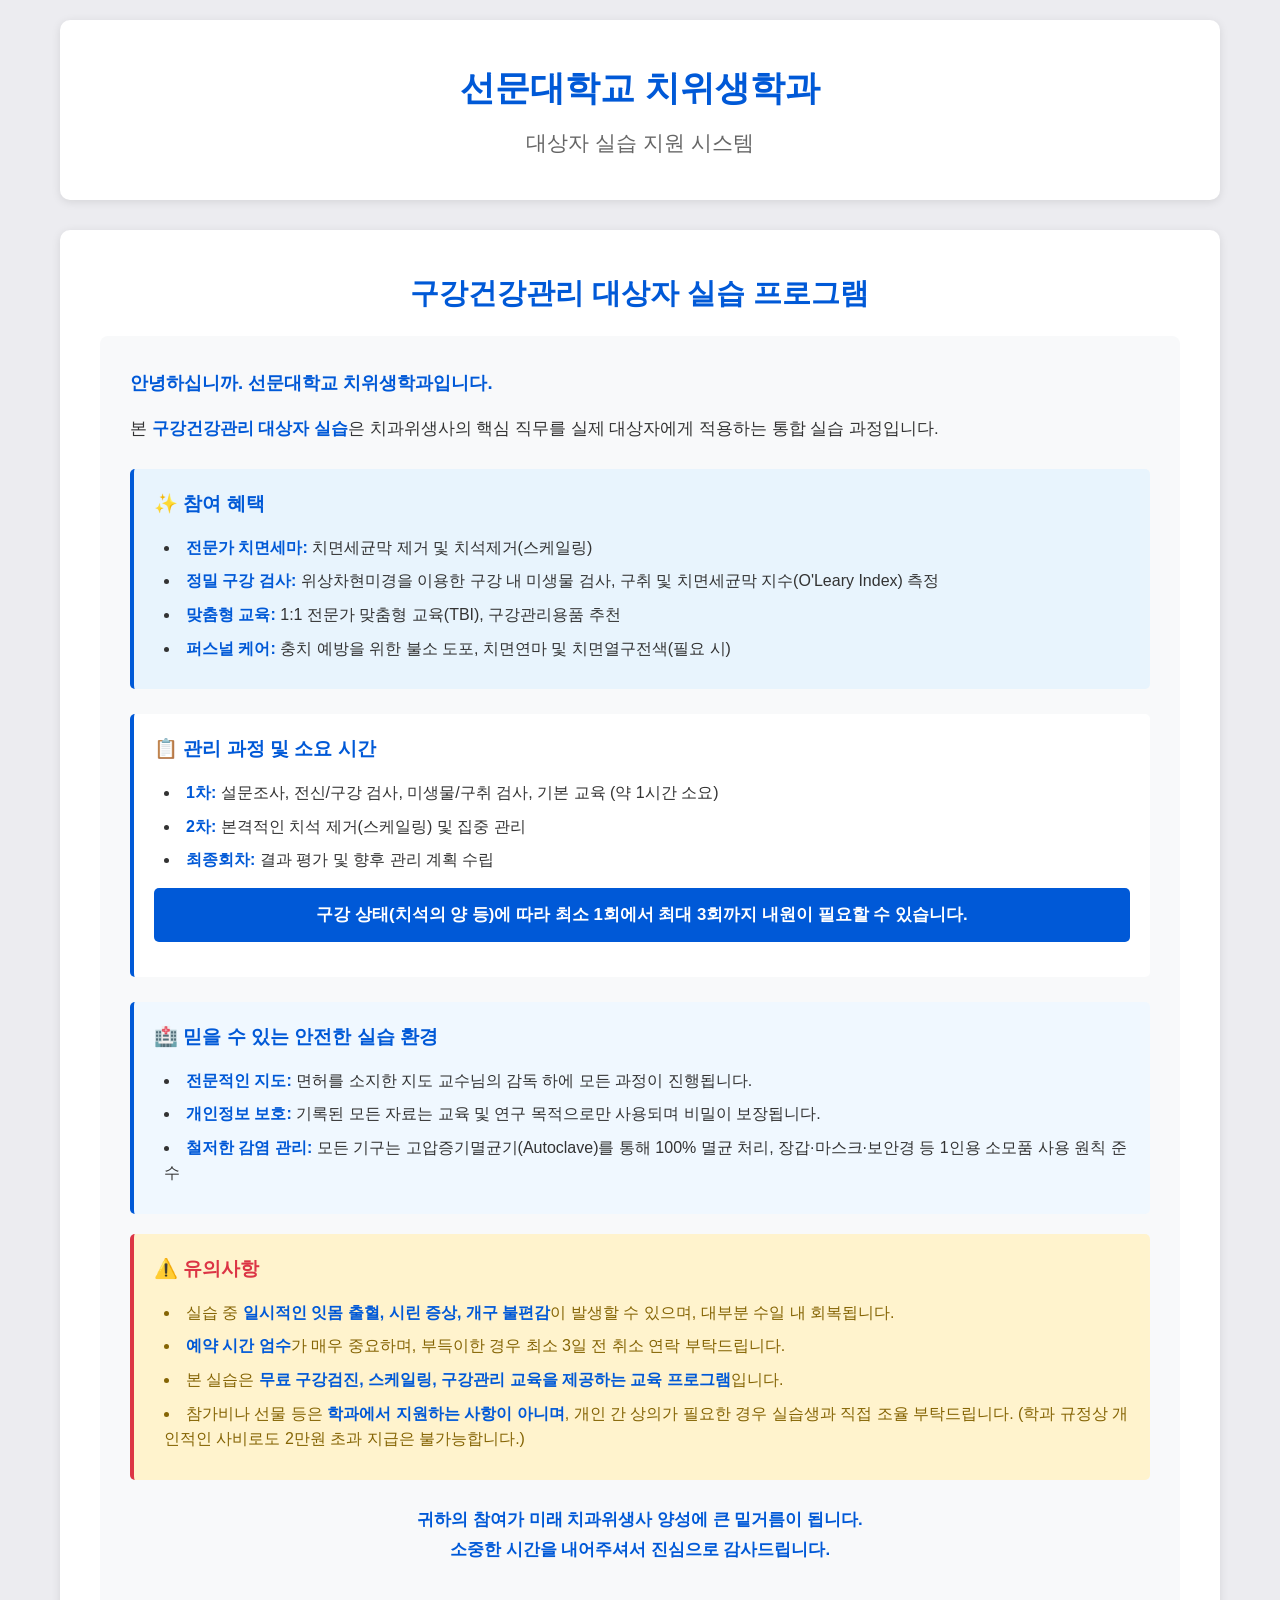
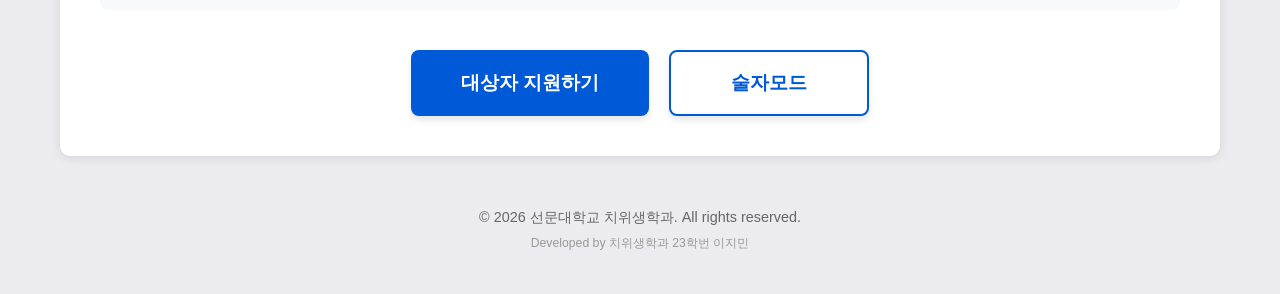
==== index.html @ 80a68c0b "Add files via upload" ====
<!DOCTYPE html>
<html lang="ko">
<head>
    <meta charset="UTF-8">
    <meta name="viewport" content="width=device-width, initial-scale=1.0">
    <title>선문대학교 치위생학과 - 대상자 실습 지원</title>
    <link rel="stylesheet" href="css/style.css">
</head>
<body>
    <div class="container">
        <header class="main-header">
            <h1>선문대학교 치위생학과</h1>
            <h2>대상자 실습 지원 시스템</h2>
        </header>

        <main class="main-content">
            <section class="intro-section">
                <h3>구강건강관리 대상자 실습 프로그램</h3>
                <div class="info-box">
                    <p><strong style="font-size: 1.1em;">안녕하십니까. 선문대학교 치위생학과입니다.</strong></p>
                    <p>본 <strong style="color: var(--primary-color);">구강건강관리 대상자 실습</strong>은 치과위생사의 핵심 직무를 실제 대상자에게 적용하는 통합 실습 과정입니다.</p>
                    
                    <div class="notice-box" style="margin: 25px 0; background-color: #E8F4FD;">
                        <h4 style="font-size: 1.2em;">✨ 참여 혜택</h4>
                        <ul style="line-height: 1.9;">
                            <li><strong>전문가 치면세마:</strong> 치면세균막 제거 및 치석제거(스케일링)</li>
                            <li><strong>정밀 구강 검사:</strong> 위상차현미경을 이용한 구강 내 미생물 검사, 구취 및 치면세균막 지수(O'Leary Index) 측정</li>
                            <li><strong>맞춤형 교육:</strong> 1:1 전문가 맞춤형 교육(TBI), 구강관리용품 추천</li>
                            <li><strong>퍼스널 케어:</strong> 충치 예방을 위한 불소 도포, 치면연마 및 치면열구전색(필요 시)</li>
                        </ul>
                    </div>
                    
                    <div class="notice-box" style="margin: 25px 0;">
                        <h4 style="font-size: 1.2em;">📋 관리 과정 및 소요 시간</h4>
                        <ul style="line-height: 1.9;">
                            <li><strong>1차:</strong> 설문조사, 전신/구강 검사, 미생물/구취 검사, 기본 교육 (약 1시간 소요)</li>
                            <li><strong>2차:</strong> 본격적인 치석 제거(스케일링) 및 집중 관리</li>
                            <li><strong>최종회차:</strong> 결과 평가 및 향후 관리 계획 수립</li>
                        </ul>
                        <p style="margin-top: 15px; padding: 12px; background-color: var(--primary-color); color: white; border-radius: 5px; text-align: center; font-weight: 600;">
                            구강 상태(치석의 양 등)에 따라 최소 1회에서 최대 3회까지 내원이 필요할 수 있습니다.
                        </p>
                    </div>
                    
                    <div class="notice-box" style="background-color: #F0F8FF;">
                        <h4 style="font-size: 1.2em;">🏥 믿을 수 있는 안전한 실습 환경</h4>
                        <ul style="line-height: 1.9;">
                            <li><strong>전문적인 지도:</strong> 면허를 소지한 지도 교수님의 감독 하에 모든 과정이 진행됩니다.</li>
                            <li><strong>개인정보 보호:</strong> 기록된 모든 자료는 교육 및 연구 목적으로만 사용되며 비밀이 보장됩니다.</li>
                            <li><strong>철저한 감염 관리:</strong> 모든 기구는 고압증기멸균기(Autoclave)를 통해 100% 멸균 처리, 장갑·마스크·보안경 등 1인용 소모품 사용 원칙 준수</li>
                        </ul>
                    </div>
                    
                    <div class="warning-box">
                        <h4>⚠️ 유의사항</h4>
                        <ul>
                            <li>실습 중 <strong>일시적인 잇몸 출혈, 시린 증상, 개구 불편감</strong>이 발생할 수 있으며, 대부분 수일 내 회복됩니다.</li>
                            <li><strong>예약 시간 엄수</strong>가 매우 중요하며, 부득이한 경우 최소 3일 전 취소 연락 부탁드립니다.</li>
                            <li>본 실습은 <strong>무료 구강검진, 스케일링, 구강관리 교육을 제공하는 교육 프로그램</strong>입니다.</li>
                            <li>참가비나 선물 등은 <strong>학과에서 지원하는 사항이 아니며</strong>, 개인 간 상의가 필요한 경우 실습생과 직접 조율 부탁드립니다. (학과 규정상 개인적인 사비로도 2만원 초과 지급은 불가능합니다.)</li>
                        </ul>
                    </div>

                    <p style="text-align: center; margin-top: 25px; font-size: 1.05em; font-weight: 600; color: var(--primary-color);">
                        귀하의 참여가 미래 치과위생사 양성에 큰 밑거름이 됩니다.<br>
                        소중한 시간을 내어주셔서 진심으로 감사드립니다.
                    </p>
                </div>
            </section>

            <div class="button-group">
                <button class="btn btn-primary" onclick="navigateToConsent()">
                    대상자 지원하기
                </button>
                <button class="btn btn-secondary" onclick="navigateToOperatorMode()">
                    술자모드
                </button>
            </div>
        </main>

        <footer class="main-footer">
            <p>&copy; 2026 선문대학교 치위생학과. All rights reserved.</p>
            <p style="font-size: 0.85em; color: #999; margin-top: 5px;">Developed by 치위생학과 23학번 이지민</p>
        </footer>
    </div>

    <script src="js/main.js"></script>
</body>
</html>
---- css/style.css ----
/* 전역 스타일 */
* {
    margin: 0;
    padding: 0;
    box-sizing: border-box;
}

:root {
    --primary-color: #0059D7;
    --background-color: #ECECF0;
    --white: #FFFFFF;
    --text-dark: #333333;
    --text-light: #666666;
    --danger: #DC3545;
    --success: #28A745;
    --disabled: #CCCCCC;
    --shadow: rgba(0, 0, 0, 0.1);
}

body {
    font-family: 'Noto Sans KR', -apple-system, BlinkMacSystemFont, 'Segoe UI', sans-serif;
    background-color: var(--background-color);
    color: var(--text-dark);
    line-height: 1.6;
    min-height: 100vh;
}

.container {
    max-width: 1200px;
    margin: 0 auto;
    padding: 20px;
    min-height: 100vh;
    display: flex;
    flex-direction: column;
}

/* 타임 컨테이너 */
#timesContainer {
    width: 100%;
    overflow-y: auto;
}

/* 헤더 */
.main-header {
    text-align: center;
    padding: 40px 20px;
    background-color: var(--white);
    border-radius: 10px;
    margin-bottom: 30px;
    box-shadow: 0 2px 10px var(--shadow);
}

.main-header h1 {
    color: var(--primary-color);
    font-size: 2.2em;
    margin-bottom: 10px;
    font-weight: 700;
}

.main-header h2 {
    color: var(--text-light);
    font-size: 1.3em;
    font-weight: 400;
}

/* 뒤로가기 버튼 */
.back-button {
    position: fixed;
    top: 20px;
    left: 20px;
    background-color: var(--white);
    border: 2px solid var(--primary-color);
    color: var(--primary-color);
    padding: 10px 20px;
    border-radius: 5px;
    cursor: pointer;
    font-size: 1em;
    font-weight: 600;
    display: flex;
    align-items: center;
    gap: 8px;
    transition: all 0.3s ease;
    z-index: 1000;
    box-shadow: 0 2px 5px var(--shadow);
}

.back-button:hover {
    background-color: var(--primary-color);
    color: var(--white);
}

.back-button::before {
    content: '←';
    font-size: 1.2em;
}

/* 메인 콘텐츠 */
.main-content {
    flex: 1;
    background-color: var(--white);
    border-radius: 10px;
    padding: 40px;
    box-shadow: 0 2px 10px var(--shadow);
}

/* 소개 섹션 */
.intro-section h3 {
    color: var(--primary-color);
    font-size: 1.8em;
    margin-bottom: 20px;
    text-align: center;
    font-weight: 600;
}

.info-box {
    background-color: #F8F9FA;
    padding: 30px;
    border-radius: 8px;
    margin-bottom: 30px;
}

.info-box p {
    margin-bottom: 15px;
    line-height: 1.8;
    font-size: 1.05em;
}

.info-box strong {
    color: var(--primary-color);
    font-weight: 600;
}

/* 공지 박스 */
.notice-box {
    background-color: var(--white);
    border-left: 4px solid var(--primary-color);
    padding: 20px;
    margin: 20px 0;
    border-radius: 5px;
}

.notice-box h4 {
    color: var(--primary-color);
    margin-bottom: 15px;
    font-size: 1.2em;
}

.notice-box ul {
    list-style-position: inside;
    margin-left: 10px;
}

.notice-box li {
    margin-bottom: 8px;
    line-height: 1.6;
}

/* 경고 박스 */
.warning-box {
    background-color: #FFF3CD;
    border-left: 4px solid var(--danger);
    padding: 20px;
    margin: 20px 0;
    border-radius: 5px;
}

.warning-box h4 {
    color: var(--danger);
    margin-bottom: 15px;
    font-size: 1.2em;
}

.warning-box ul {
    list-style-position: inside;
    margin-left: 10px;
}

.warning-box li {
    margin-bottom: 8px;
    line-height: 1.6;
    color: #856404;
}

/* 버튼 그룹 */
.button-group {
    display: flex;
    gap: 20px;
    justify-content: center;
    margin-top: 40px;
    flex-wrap: wrap;
}

/* 버튼 스타일 */
.btn {
    padding: 18px 50px;
    font-size: 1.2em;
    font-weight: 600;
    border: none;
    border-radius: 8px;
    cursor: pointer;
    transition: all 0.3s ease;
    text-align: center;
    min-width: 200px;
    box-shadow: 0 4px 6px var(--shadow);
}

.btn:hover {
    transform: translateY(-2px);
    box-shadow: 0 6px 12px var(--shadow);
}

.btn:active {
    transform: translateY(0);
}

.btn-primary {
    background-color: var(--primary-color);
    color: var(--white);
}

.btn-primary:hover {
    background-color: #0047B0;
}

.btn-secondary {
    background-color: var(--white);
    color: var(--primary-color);
    border: 2px solid var(--primary-color);
}

.btn-secondary:hover {
    background-color: var(--primary-color);
    color: var(--white);
}

.btn-danger {
    background-color: var(--danger);
    color: var(--white);
}

.btn-danger:hover {
    background-color: #c82333;
}

.btn:disabled {
    background-color: var(--disabled);
    color: #888;
    cursor: not-allowed;
    opacity: 0.6;
}

.btn:disabled:hover {
    transform: none;
    box-shadow: 0 4px 6px var(--shadow);
}

/* 폼 스타일 */
.form-group {
    margin-bottom: 25px;
}

.form-group label {
    display: block;
    margin-bottom: 8px;
    font-weight: 600;
    color: var(--text-dark);
    font-size: 1.05em;
}

.form-group input[type="text"],
.form-group input[type="tel"],
.form-group input[type="password"],
.form-group input[type="number"],
.form-group select {
    width: 100%;
    padding: 12px 15px;
    border: 2px solid #DDD;
    border-radius: 5px;
    font-size: 1em;
    transition: border-color 0.3s ease;
}

.form-group input:focus,
.form-group select:focus {
    outline: none;
    border-color: var(--primary-color);
}

/* 체크박스 스타일 */
.checkbox-group {
    margin: 20px 0;
}

.checkbox-item {
    display: flex;
    align-items: flex-start;
    margin-bottom: 15px;
    padding: 15px;
    background-color: #F8F9FA;
    border-radius: 5px;
}

.checkbox-item input[type="checkbox"] {
    margin-right: 12px;
    margin-top: 4px;
    width: 20px;
    height: 20px;
    cursor: pointer;
}

.checkbox-item label {
    flex: 1;
    cursor: pointer;
    line-height: 1.6;
    font-size: 1.05em;
}

/* 동의서 내용 */
.consent-content {
    background-color: var(--white);
    border: 2px solid #DDD;
    padding: 30px;
    border-radius: 8px;
    margin: 20px 0;
    max-height: 400px;
    overflow-y: auto;
    line-height: 1.8;
}

.consent-content h4 {
    color: var(--primary-color);
    margin-bottom: 15px;
    text-align: center;
    font-size: 1.3em;
}

.consent-content p {
    margin-bottom: 15px;
    text-align: justify;
}

.consent-content .signature {
    text-align: right;
    margin-top: 30px;
    font-weight: 600;
}

/* 타임 카드 */
.time-card {
    background-color: var(--white);
    border: 2px solid var(--primary-color);
    border-radius: 8px;
    padding: 25px;
    margin-bottom: 30px;
    box-shadow: 0 2px 8px var(--shadow);
    scroll-margin-top: 20px; /* 스크롤 시 여백 */
}

.time-card h3 {
    color: var(--primary-color);
    margin-bottom: 15px;
    font-size: 1.5em;
}

.time-info {
    background-color: #F8F9FA;
    padding: 15px;
    border-radius: 5px;
    margin-bottom: 20px;
}

.time-info p {
    margin: 5px 0;
    font-size: 1.05em;
}

/* 술자 리스트 */
.operator-list {
    display: grid;
    grid-template-columns: repeat(auto-fill, minmax(150px, 1fr));
    gap: 15px;
    margin-top: 20px;
    max-height: none; /* 모든 술자 표시 */
}

.operator-item {
    background-color: var(--white);
    border: 2px solid #DDD;
    padding: 20px;
    border-radius: 8px;
    text-align: center;
    cursor: pointer;
    transition: all 0.3s ease;
}

.operator-item:hover {
    border-color: var(--primary-color);
    transform: translateY(-3px);
    box-shadow: 0 4px 8px var(--shadow);
}

.operator-item h4 {
    color: var(--text-dark);
    font-size: 1.2em;
    margin-bottom: 5px;
}

.operator-item.selected {
    background-color: var(--primary-color);
    color: var(--white);
    border-color: var(--primary-color);
}

.operator-item.selected h4 {
    color: var(--white);
}

/* 날짜 버튼 그리드 */
.date-grid {
    display: grid;
    grid-template-columns: repeat(auto-fill, minmax(120px, 1fr));
    gap: 15px;
    margin: 20px 0;
}

.date-button {
    padding: 20px 15px;
    background-color: var(--white);
    border: 2px solid var(--primary-color);
    color: var(--primary-color);
    border-radius: 8px;
    cursor: pointer;
    font-size: 1.1em;
    font-weight: 600;
    transition: all 0.3s ease;
    text-align: center;
}

.date-button:hover:not(:disabled) {
    background-color: var(--primary-color);
    color: var(--white);
    transform: translateY(-2px);
}

.date-button:disabled {
    background-color: #E0E0E0;
    color: #999;
    border-color: #CCC;
    cursor: not-allowed;
    opacity: 0.5;
}

.date-button.reserved {
    background-color: #F0F0F0;
    color: #999;
    border-color: #DDD;
}

.date-button.selected {
    background-color: var(--primary-color);
    color: var(--white);
}

/* 모달 */
.modal {
    display: none;
    position: fixed;
    z-index: 2000;
    left: 0;
    top: 0;
    width: 100%;
    height: 100%;
    background-color: rgba(0, 0, 0, 0.5);
    justify-content: center;
    align-items: center;
}

.modal.active {
    display: flex;
}

.modal-content {
    background-color: var(--white);
    padding: 40px;
    border-radius: 10px;
    max-width: 500px;
    width: 90%;
    max-height: 80vh;
    overflow-y: auto;
    box-shadow: 0 10px 30px rgba(0, 0, 0, 0.3);
    animation: modalSlideIn 0.3s ease;
}

@keyframes modalSlideIn {
    from {
        transform: translateY(-50px);
        opacity: 0;
    }
    to {
        transform: translateY(0);
        opacity: 1;
    }
}

.modal-content h3 {
    color: var(--primary-color);
    margin-bottom: 20px;
    text-align: center;
    font-size: 1.5em;
}

.modal-buttons {
    display: flex;
    gap: 15px;
    margin-top: 30px;
    justify-content: center;
}

/* 테이블 스타일 */
.data-table {
    width: 100%;
    border-collapse: collapse;
    margin: 20px 0;
    background-color: var(--white);
}

.data-table th,
.data-table td {
    padding: 15px;
    text-align: left;
    border-bottom: 1px solid #DDD;
}

.data-table th {
    background-color: var(--primary-color);
    color: var(--white);
    font-weight: 600;
}

.data-table tr:hover {
    background-color: #F8F9FA;
}

.data-table button {
    padding: 8px 15px;
    margin-right: 5px;
    border: none;
    border-radius: 5px;
    cursor: pointer;
    font-size: 0.9em;
}

/* 성공 메시지 */
.success-message {
    background-color: #D4EDDA;
    border: 2px solid var(--success);
    color: #155724;
    padding: 30px;
    border-radius: 8px;
    margin: 20px 0;
    text-align: center;
}

.success-message h3 {
    color: var(--success);
    margin-bottom: 20px;
    font-size: 1.8em;
}

.success-message .attention {
    color: var(--danger);
    font-weight: 600;
}

/* 로딩 스피너 */
.loading {
    display: inline-block;
    width: 40px;
    height: 40px;
    border: 4px solid #f3f3f3;
    border-top: 4px solid var(--primary-color);
    border-radius: 50%;
    animation: spin 1s linear infinite;
    margin: 20px auto;
}

@keyframes spin {
    0% { transform: rotate(0deg); }
    100% { transform: rotate(360deg); }
}

/* 푸터 */
.main-footer {
    text-align: center;
    padding: 20px;
    margin-top: 30px;
    color: var(--text-light);
    font-size: 0.9em;
}

/* 반응형 디자인 */
@media (max-width: 768px) {
    .container {
        padding: 10px;
    }

    .main-header h1 {
        font-size: 1.5em;
    }

    .main-header h2 {
        font-size: 1em;
    }

    .main-content {
        padding: 20px;
    }

    .button-group {
        flex-direction: column;
        gap: 15px;
    }

    .btn {
        width: 100%;
        min-width: auto;
        padding: 15px 30px;
    }

    .back-button {
        position: static;
        margin-bottom: 15px;
        width: 100%;
        justify-content: center;
    }

    .operator-list {
        grid-template-columns: repeat(auto-fill, minmax(120px, 1fr));
        gap: 10px;
    }

    .date-grid {
        grid-template-columns: repeat(auto-fill, minmax(100px, 1fr));
        gap: 10px;
    }

    .modal-content {
        padding: 25px;
        width: 95%;
    }

    .data-table {
        font-size: 0.9em;
    }

    .data-table th,
    .data-table td {
        padding: 10px;
    }
}

@media (max-width: 480px) {
    body {
        font-size: 13px;
    }

    .main-header h1 {
        font-size: 1.1em;
    }

    .main-header h2 {
        font-size: 0.85em;
    }

    .info-box {
        padding: 12px;
    }

    .info-box p {
        font-size: 0.8em;
        line-height: 1.5;
    }

    .notice-box, .warning-box {
        padding: 12px;
    }

    .notice-box h4, .warning-box h4 {
        font-size: 0.95em;
    }

    .notice-box li, .warning-box li {
        font-size: 0.8em;
        line-height: 1.4;
    }

    .date-grid {
        grid-template-columns: repeat(2, 1fr);
    }

    .operator-list {
        grid-template-columns: repeat(2, 1fr);
        gap: 10px;
    }
    
    .operator-item {
        padding: 12px 8px;
    }

    .operator-item h4 {
        font-size: 0.9em;
    }

    .time-card h3 {
        font-size: 1.2em;
    }

    .time-info p {
        font-size: 0.9em;
    }

    .btn {
        font-size: 1em;
        padding: 12px 25px;
    }
}
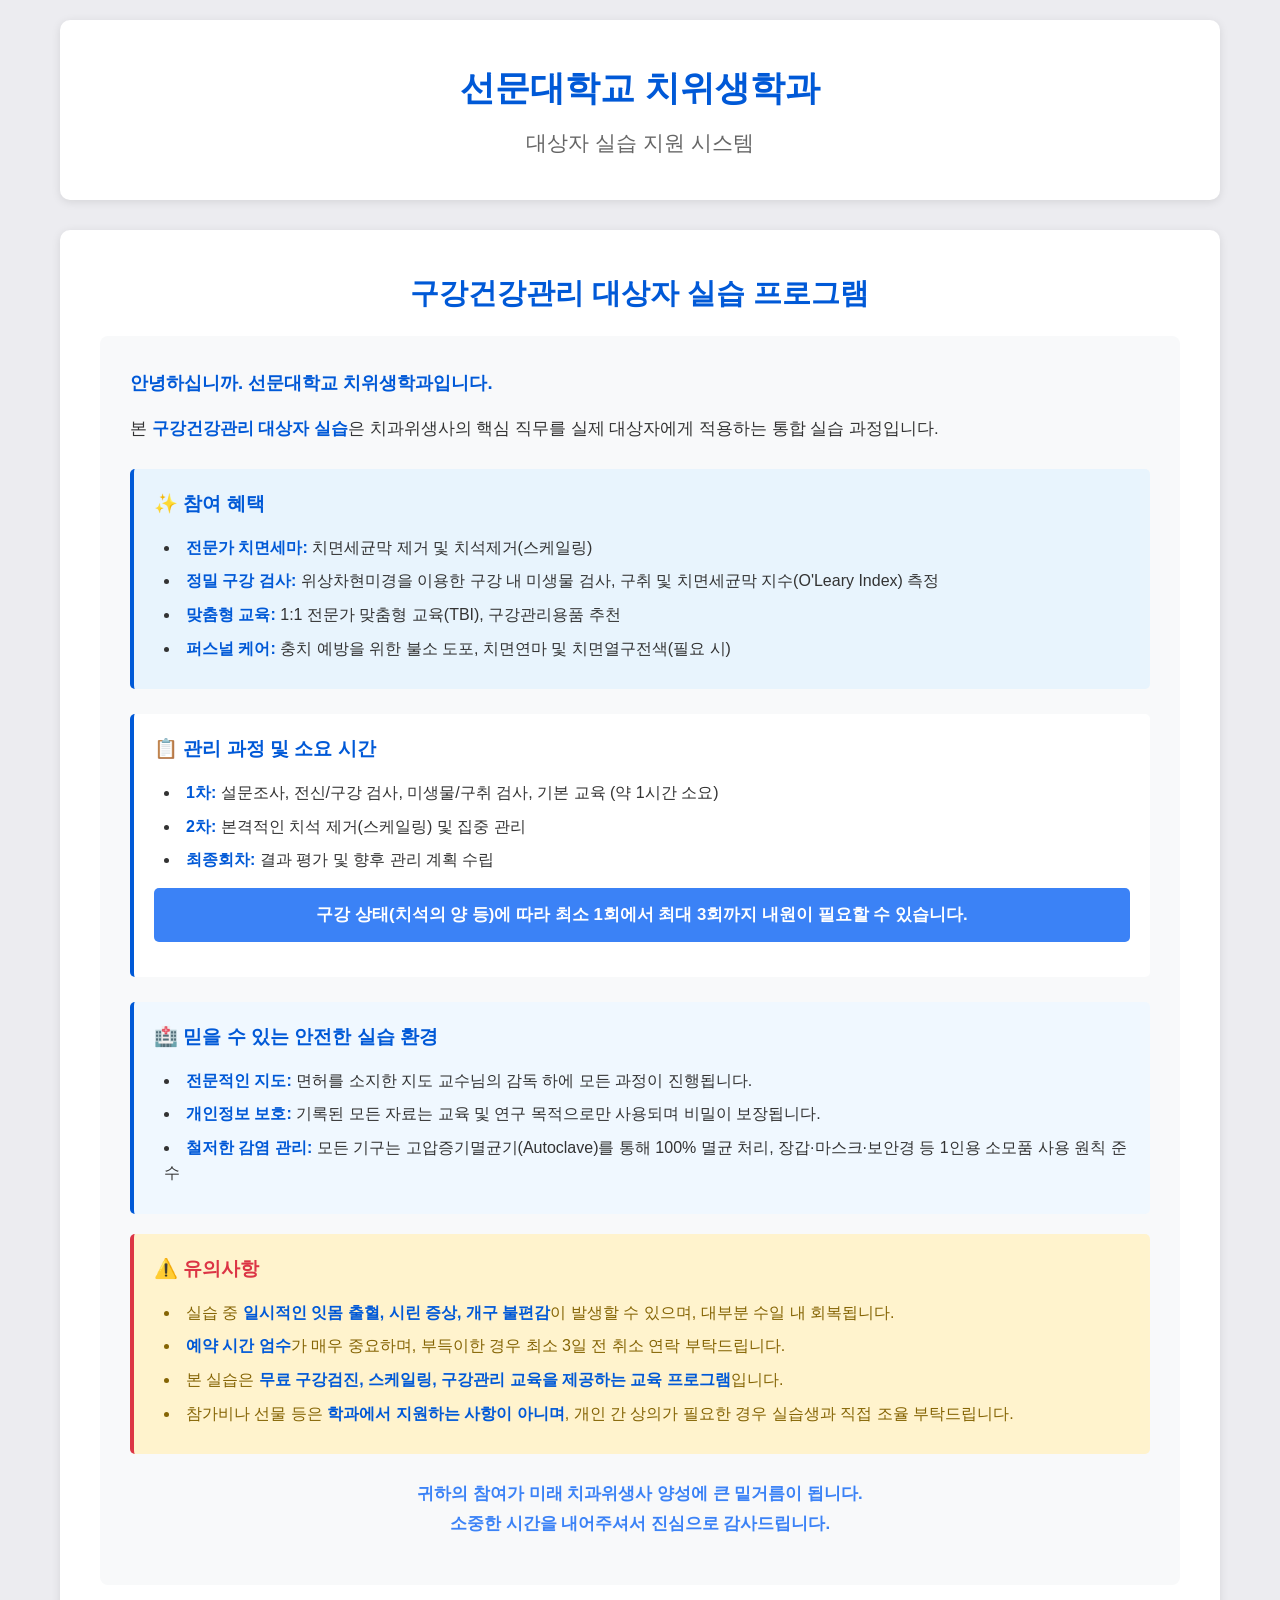
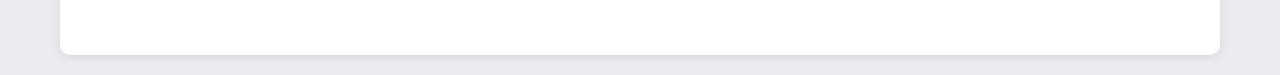
==== commit 257e5efb: "Update index.html" ====
--- a/index.html
+++ b/index.html
@@ -37,7 +37,7 @@
                             <li><strong>2차:</strong> 본격적인 치석 제거(스케일링) 및 집중 관리</li>
                             <li><strong>최종회차:</strong> 결과 평가 및 향후 관리 계획 수립</li>
                         </ul>
-                        <p style="margin-top: 15px; padding: 12px; background-color: var(--primary-color); color: white; border-radius: 5px; text-align: center; font-weight: 600;">
+                        <p style="margin-top: 15px; padding: 12px; background-color: #3b82f6; color: white; border-radius: 5px; text-align: center; font-weight: 600;">
                             구강 상태(치석의 양 등)에 따라 최소 1회에서 최대 3회까지 내원이 필요할 수 있습니다.
                         </p>
                     </div>
@@ -57,33 +57,11 @@
                             <li>실습 중 <strong>일시적인 잇몸 출혈, 시린 증상, 개구 불편감</strong>이 발생할 수 있으며, 대부분 수일 내 회복됩니다.</li>
                             <li><strong>예약 시간 엄수</strong>가 매우 중요하며, 부득이한 경우 최소 3일 전 취소 연락 부탁드립니다.</li>
                             <li>본 실습은 <strong>무료 구강검진, 스케일링, 구강관리 교육을 제공하는 교육 프로그램</strong>입니다.</li>
-                            <li>참가비나 선물 등은 <strong>학과에서 지원하는 사항이 아니며</strong>, 개인 간 상의가 필요한 경우 실습생과 직접 조율 부탁드립니다. (학과 규정상 개인적인 사비로도 2만원 초과 지급은 불가능합니다.)</li>
+                            <li>참가비나 선물 등은 <strong>학과에서 지원하는 사항이 아니며</strong>, 개인 간 상의가 필요한 경우 실습생과 직접 조율 부탁드립니다.</li>
                         </ul>
                     </div>
 
-                    <p style="text-align: center; margin-top: 25px; font-size: 1.05em; font-weight: 600; color: var(--primary-color);">
+                    <p style="text-align: center; margin-top: 25px; font-size: 1.05em; font-weight: 600; color: #3b82f6;">
                         귀하의 참여가 미래 치과위생사 양성에 큰 밑거름이 됩니다.<br>
                         소중한 시간을 내어주셔서 진심으로 감사드립니다.
-                    </p>
-                </div>
-            </section>
-
-            <div class="button-group">
-                <button class="btn btn-primary" onclick="navigateToConsent()">
-                    대상자 지원하기
-                </button>
-                <button class="btn btn-secondary" onclick="navigateToOperatorMode()">
-                    술자모드
-                </button>
-            </div>
-        </main>
-
-        <footer class="main-footer">
-            <p>&copy; 2026 선문대학교 치위생학과. All rights reserved.</p>
-            <p style="font-size: 0.85em; color: #999; margin-top: 5px;">Developed by 치위생학과 23학번 이지민</p>
-        </footer>
-    </div>
-
-    <script src="js/main.js"></script>
-</body>
-</html>
+                    </
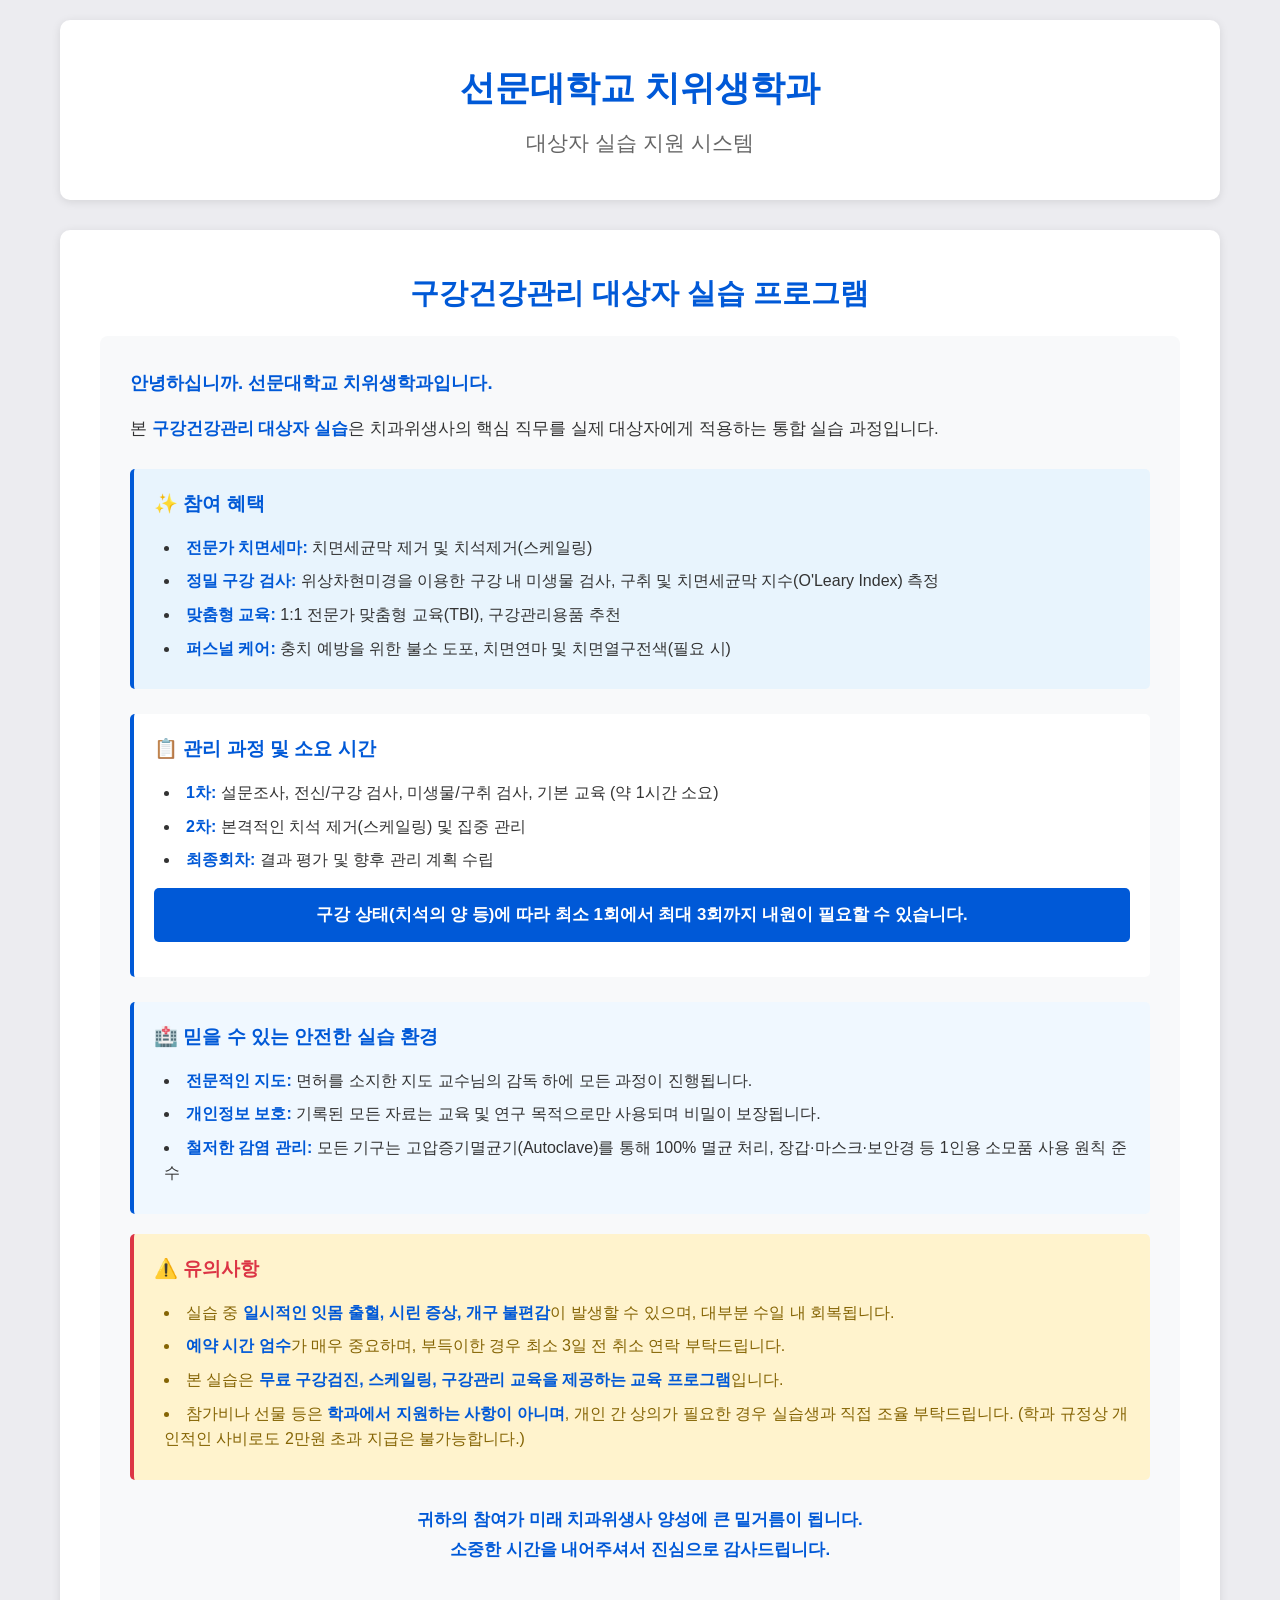
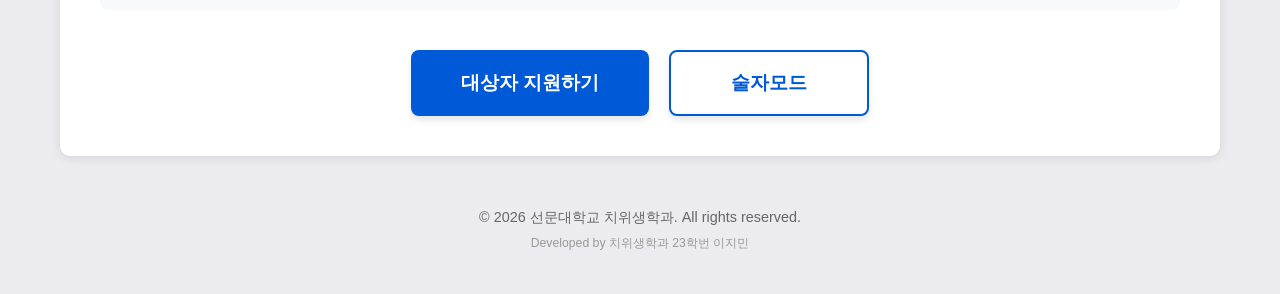
==== commit dab753ad: "Update index.html" ====
--- a/index.html
+++ b/index.html
@@ -37,7 +37,7 @@
                             <li><strong>2차:</strong> 본격적인 치석 제거(스케일링) 및 집중 관리</li>
                             <li><strong>최종회차:</strong> 결과 평가 및 향후 관리 계획 수립</li>
                         </ul>
-                        <p style="margin-top: 15px; padding: 12px; background-color: #3b82f6; color: white; border-radius: 5px; text-align: center; font-weight: 600;">
+                        <p style="margin-top: 15px; padding: 12px; background-color: var(--primary-color); color: white; border-radius: 5px; text-align: center; font-weight: 600;">
                             구강 상태(치석의 양 등)에 따라 최소 1회에서 최대 3회까지 내원이 필요할 수 있습니다.
                         </p>
                     </div>
@@ -57,11 +57,41 @@
                             <li>실습 중 <strong>일시적인 잇몸 출혈, 시린 증상, 개구 불편감</strong>이 발생할 수 있으며, 대부분 수일 내 회복됩니다.</li>
                             <li><strong>예약 시간 엄수</strong>가 매우 중요하며, 부득이한 경우 최소 3일 전 취소 연락 부탁드립니다.</li>
                             <li>본 실습은 <strong>무료 구강검진, 스케일링, 구강관리 교육을 제공하는 교육 프로그램</strong>입니다.</li>
-                            <li>참가비나 선물 등은 <strong>학과에서 지원하는 사항이 아니며</strong>, 개인 간 상의가 필요한 경우 실습생과 직접 조율 부탁드립니다.</li>
+                            <li>참가비나 선물 등은 <strong>학과에서 지원하는 사항이 아니며</strong>, 개인 간 상의가 필요한 경우 실습생과 직접 조율 부탁드립니다. (학과 규정상 개인적인 사비로도 2만원 초과 지급은 불가능합니다.)</li>
                         </ul>
                     </div>
 
-                    <p style="text-align: center; margin-top: 25px; font-size: 1.05em; font-weight: 600; color: #3b82f6;">
+                    <p style="text-align: center; margin-top: 25px; font-size: 1.05em; font-weight: 600; color: var(--primary-color);">
                         귀하의 참여가 미래 치과위생사 양성에 큰 밑거름이 됩니다.<br>
                         소중한 시간을 내어주셔서 진심으로 감사드립니다.
-                    </
+                    </p>
+                </div>
+            </section>
+
+            <div class="button-group">
+                <button class="btn btn-primary" onclick="navigateToConsent()">
+                    대상자 지원하기
+                </button>
+                <button class="btn btn-secondary" onclick="navigateToOperatorMode()">
+                    술자모드
+                </button>
+            </div>
+        </main>
+
+        <footer class="main-footer">
+            <p>&copy; 2026 선문대학교 치위생학과. All rights reserved.</p>
+            <p style="font-size: 0.85em; color: #999; margin-top: 5px;">Developed by 치위생학과 23학번 이지민</p>
+        </footer>
+    </div>
+
+    <script src="js/main.js"></script>
+    <script>
+        function navigateToConsent() {
+            window.location.href = 'consent.html';
+        }
+        function navigateToOperatorMode() {
+            window.location.href = 'operator.html';
+        }
+    </script>
+</body>
+</html>
